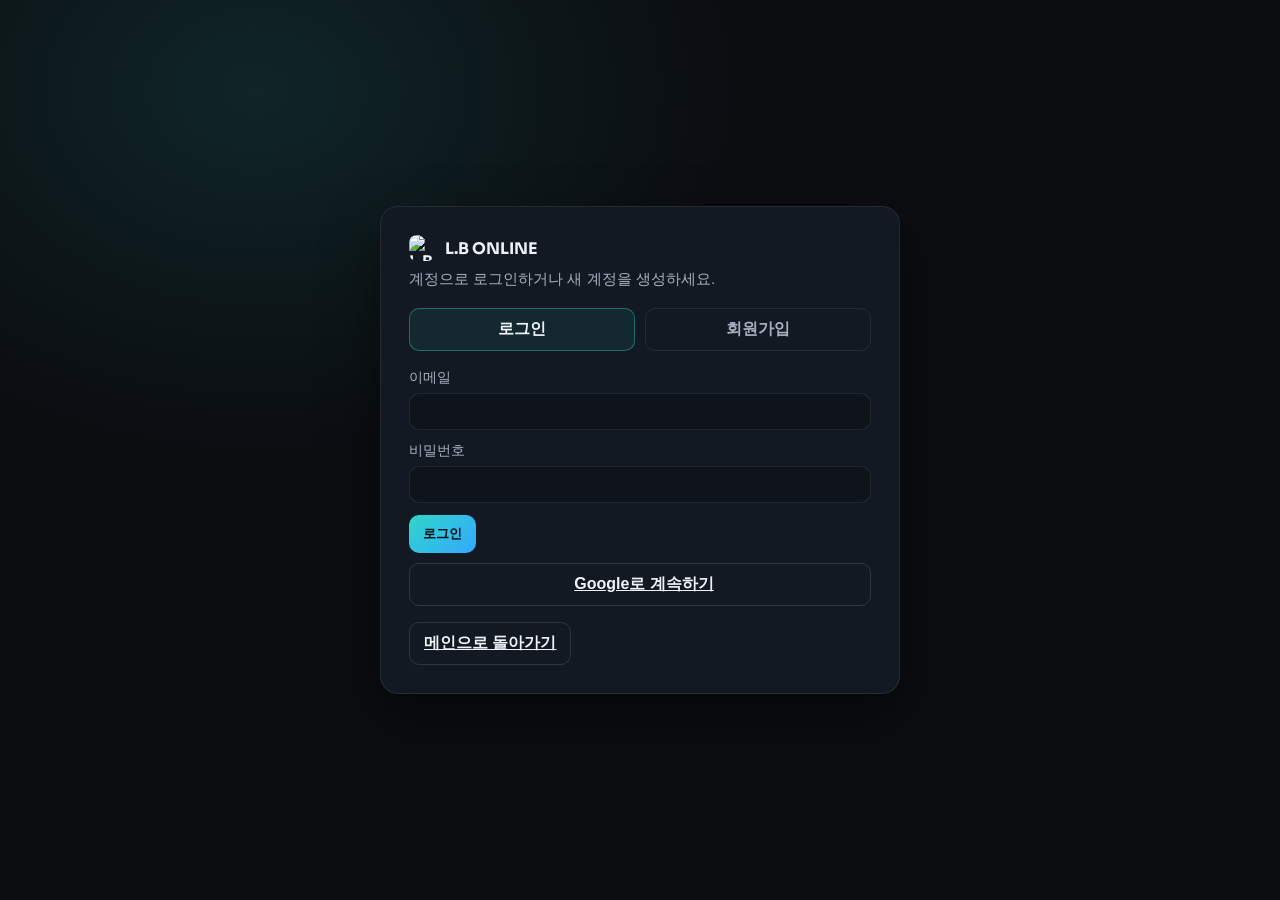
==== public/auth/index.html @ 3fc43946 "Add files via upload" ====
<!DOCTYPE html>
<html lang="ko">
<head>
  <meta charset="UTF-8" />
  <meta name="viewport" content="width=device-width, initial-scale=1.0" />
  <title>L.B ONLINE | 로그인</title>
  <script src="https://cdnjs.cloudflare.com/ajax/libs/font-awesome/6.4.0/js/all.min.js"></script>
  <style>
    @import url('https://fonts.googleapis.com/css2?family=Sora:wght@400;600;700;800&display=swap');
    @import url('https://cdn.jsdelivr.net/gh/orioncactus/pretendard@1.3.9/dist/web/pretendard.css');

    :root {
      --bg: #0b0d11;
      --card: #131922;
      --border: rgba(255, 255, 255, 0.08);
      --text: #eef2f6;
      --muted: #a6b0be;
      --accent: #2fd6c9;
    }
    * { margin: 0; padding: 0; box-sizing: border-box; }
    body {
      font-family: "Pretendard", "Apple SD Gothic Neo", sans-serif;
      background: radial-gradient(800px 600px at 20% 10%, rgba(47, 214, 201, 0.12), transparent 60%), #0b0d11;
      color: var(--text);
      min-height: 100vh;
      display: grid;
      place-items: center;
      padding: 24px;
    }
    .card {
      width: min(520px, 92vw);
      background: var(--card);
      border: 1px solid var(--border);
      border-radius: 18px;
      padding: 28px;
      box-shadow: 0 24px 60px rgba(0, 0, 0, 0.45);
    }
    .brand {
      display: flex;
      align-items: center;
      gap: 10px;
      font-family: "Sora", sans-serif;
      font-weight: 700;
      margin-bottom: 8px;
    }
    .brand img {
      width: 26px;
      height: 26px;
      border-radius: 8px;
      image-rendering: pixelated;
    }
    .subtitle { color: var(--muted); font-size: 0.95rem; margin-bottom: 18px; }
    .tabs {
      display: flex;
      gap: 10px;
      margin-bottom: 18px;
    }
    .tab {
      flex: 1;
      padding: 10px 0;
      text-align: center;
      border-radius: 10px;
      border: 1px solid rgba(255, 255, 255, 0.08);
      cursor: pointer;
      color: var(--muted);
      font-weight: 600;
    }
    .tab.active {
      color: var(--text);
      border-color: rgba(47, 214, 201, 0.4);
      background: rgba(47, 214, 201, 0.08);
    }
    .field {
      display: flex;
      flex-direction: column;
      gap: 6px;
      margin-bottom: 12px;
    }
    .field label { color: var(--muted); font-size: 0.85rem; }
    .field input {
      background: #0f141b;
      border: 1px solid rgba(255, 255, 255, 0.08);
      border-radius: 10px;
      padding: 10px 12px;
      color: var(--text);
      outline: none;
    }
    .actions {
      display: flex;
      gap: 10px;
      margin-top: 10px;
      flex-wrap: wrap;
    }
    .btn {
      padding: 10px 14px;
      border-radius: 10px;
      border: none;
      cursor: pointer;
      font-weight: 700;
    }
    .btn.primary {
      background: linear-gradient(135deg, #2fd6c9, #34a9ff);
      color: #031012;
    }
    .btn.ghost {
      background: transparent;
      border: 1px solid rgba(255, 255, 255, 0.12);
      color: var(--text);
    }
    .google {
      width: 100%;
      justify-content: center;
      display: inline-flex;
      align-items: center;
      gap: 8px;
    }
    .message {
      margin-top: 10px;
      font-size: 0.9rem;
      color: var(--muted);
    }
    .message.error { color: #ffb3b3; }
    .message.success { color: #8be5d8; }
    .profile {
      padding: 16px;
      border: 1px solid rgba(255, 255, 255, 0.08);
      border-radius: 12px;
      margin-bottom: 16px;
      background: rgba(255, 255, 255, 0.02);
    }
  </style>
</head>
<body>
  <div class="card">
    <div class="brand">
      <img src="/assets/libang-icon.png" alt="L.B 아이콘" />
      L.B ONLINE
    </div>
    <div class="subtitle">계정으로 로그인하거나 새 계정을 생성하세요.</div>

    <div id="profileBox" class="profile" style="display:none;"></div>

    <div class="tabs">
      <div class="tab active" id="tabLogin">로그인</div>
      <div class="tab" id="tabSignup">회원가입</div>
    </div>

    <form id="loginForm">
      <div class="field">
        <label>이메일</label>
        <input type="email" name="email" required />
      </div>
      <div class="field">
        <label>비밀번호</label>
        <input type="password" name="password" required />
      </div>
      <div class="actions">
        <button class="btn primary" type="submit">로그인</button>
        <a class="btn ghost google" href="/api/auth/google/start"><i class="fa-brands fa-google"></i> Google로 계속하기</a>
      </div>
      <div class="message" id="loginMsg"></div>
    </form>

    <form id="signupForm" style="display:none;">
      <div class="field">
        <label>이름</label>
        <input type="text" name="name" />
      </div>
      <div class="field">
        <label>이메일</label>
        <input type="email" name="email" required />
      </div>
      <div class="field">
        <label>비밀번호</label>
        <input type="password" name="password" required />
      </div>
      <div class="actions">
        <button class="btn primary" type="submit">회원가입</button>
        <a class="btn ghost google" href="/api/auth/google/start"><i class="fa-brands fa-google"></i> Google로 계속하기</a>
      </div>
      <div class="message" id="signupMsg"></div>
    </form>

    <div class="actions" style="margin-top:16px;">
      <a class="btn ghost" href="/">메인으로 돌아가기</a>
      <button class="btn ghost" id="logoutBtn" type="button" style="display:none;">로그아웃</button>
    </div>
  </div>

  <script>
    const tabLogin = document.getElementById("tabLogin");
    const tabSignup = document.getElementById("tabSignup");
    const loginForm = document.getElementById("loginForm");
    const signupForm = document.getElementById("signupForm");
    const loginMsg = document.getElementById("loginMsg");
    const signupMsg = document.getElementById("signupMsg");
    const logoutBtn = document.getElementById("logoutBtn");
    const profileBox = document.getElementById("profileBox");

    function showTab(tab) {
      if (tab === "login") {
        tabLogin.classList.add("active");
        tabSignup.classList.remove("active");
        loginForm.style.display = "";
        signupForm.style.display = "none";
      } else {
        tabSignup.classList.add("active");
        tabLogin.classList.remove("active");
        signupForm.style.display = "";
        loginForm.style.display = "none";
      }
      loginMsg.textContent = "";
      signupMsg.textContent = "";
    }

    tabLogin.addEventListener("click", () => showTab("login"));
    tabSignup.addEventListener("click", () => showTab("signup"));

    async function fetchMe() {
      try {
        const res = await fetch("/api/auth/me", { cache: "no-store" });
        if (!res.ok) throw new Error();
        const me = await res.json();
        profileBox.style.display = "block";
        profileBox.innerHTML = `
          <strong>${me.name || "사용자"}</strong><br/>
          <span style="color:#a6b0be">${me.email}</span><br/>
          <span style="color:${me.role === "admin" ? "#2fd6c9" : "#a6b0be"}">${me.role === "admin" ? "관리자 계정" : "일반 계정"}</span>
        `;
        logoutBtn.style.display = "inline-flex";
        tabLogin.style.display = "none";
        tabSignup.style.display = "none";
        loginForm.style.display = "none";
        signupForm.style.display = "none";
      } catch {
        profileBox.style.display = "none";
        logoutBtn.style.display = "none";
        tabLogin.style.display = "";
        tabSignup.style.display = "";
        showTab("login");
      }
    }

    loginForm.addEventListener("submit", async (e) => {
      e.preventDefault();
      loginMsg.textContent = "";
      const body = Object.fromEntries(new FormData(loginForm).entries());
      const res = await fetch("/api/auth/login", {
        method: "POST",
        headers: { "content-type": "application/json" },
        body: JSON.stringify(body)
      });
      if (res.ok) {
        loginMsg.textContent = "로그인 성공! 메인으로 이동합니다.";
        loginMsg.className = "message success";
        setTimeout(() => (window.location.href = "/"), 600);
      } else {
        const data = await res.json().catch(() => ({}));
        loginMsg.textContent = data.error || "로그인 실패";
        loginMsg.className = "message error";
      }
    });

    signupForm.addEventListener("submit", async (e) => {
      e.preventDefault();
      signupMsg.textContent = "";
      const body = Object.fromEntries(new FormData(signupForm).entries());
      const res = await fetch("/api/auth/signup", {
        method: "POST",
        headers: { "content-type": "application/json" },
        body: JSON.stringify(body)
      });
      if (res.ok) {
        signupMsg.textContent = "회원가입 완료! 메인으로 이동합니다.";
        signupMsg.className = "message success";
        setTimeout(() => (window.location.href = "/"), 600);
      } else {
        const data = await res.json().catch(() => ({}));
        signupMsg.textContent = data.error || "회원가입 실패";
        signupMsg.className = "message error";
      }
    });

    logoutBtn.addEventListener("click", async () => {
      await fetch("/api/auth/logout", { method: "POST" });
      window.location.reload();
    });

    fetchMe();
  </script>
</body>
</html>
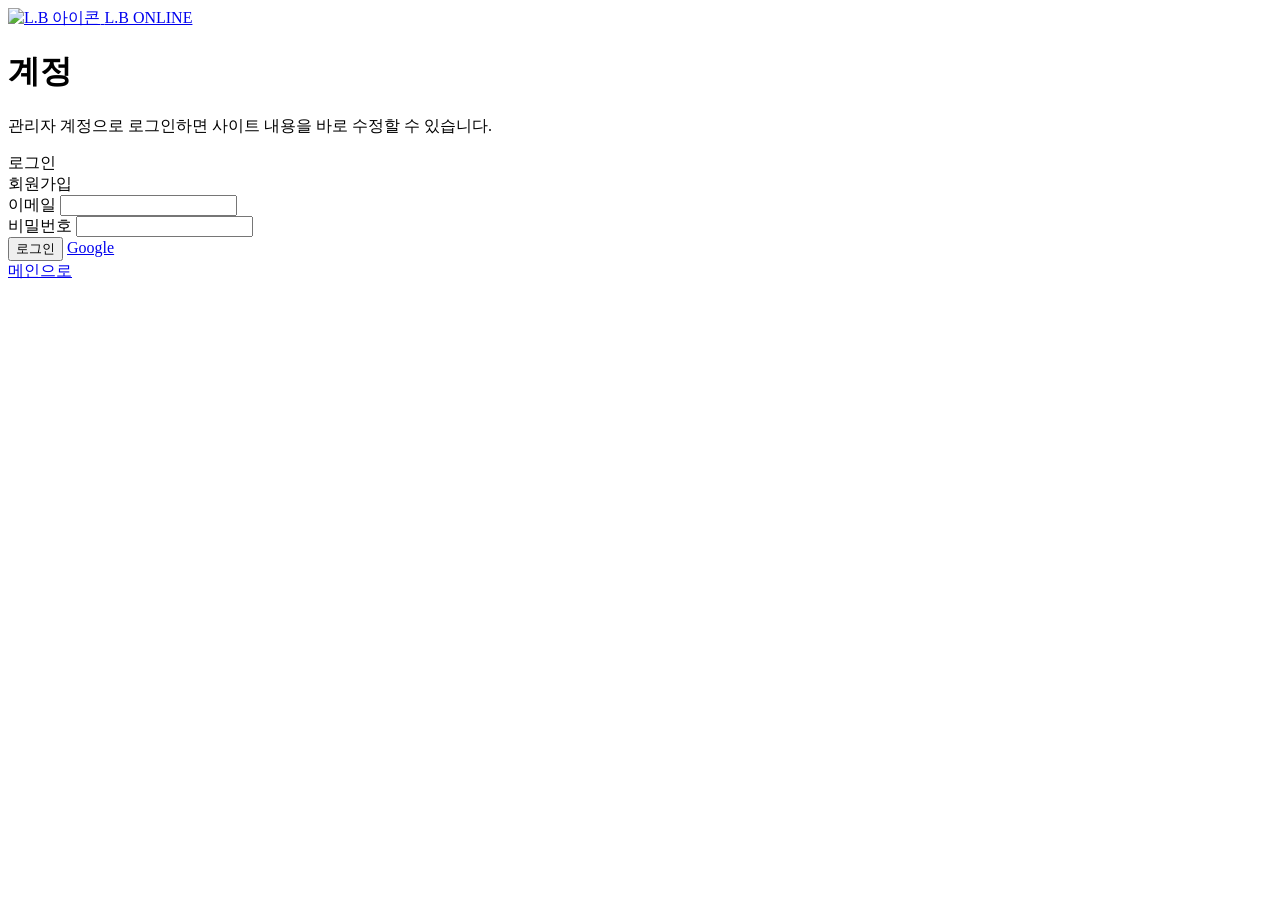
==== commit 84a609fa: "Remove Toss payments and add liquid glass pages" ====
--- a/public/auth/index.html
+++ b/public/auth/index.html
@@ -5,138 +5,16 @@
   <meta name="viewport" content="width=device-width, initial-scale=1.0" />
   <title>L.B ONLINE | 로그인</title>
   <script src="https://cdnjs.cloudflare.com/ajax/libs/font-awesome/6.4.0/js/all.min.js"></script>
-  <style>
-    @import url('https://fonts.googleapis.com/css2?family=Sora:wght@400;600;700;800&display=swap');
-    @import url('https://cdn.jsdelivr.net/gh/orioncactus/pretendard@1.3.9/dist/web/pretendard.css');
-
-    :root {
-      --bg: #0b0d11;
-      --card: #131922;
-      --border: rgba(255, 255, 255, 0.08);
-      --text: #eef2f6;
-      --muted: #a6b0be;
-      --accent: #2fd6c9;
-    }
-    * { margin: 0; padding: 0; box-sizing: border-box; }
-    body {
-      font-family: "Pretendard", "Apple SD Gothic Neo", sans-serif;
-      background: radial-gradient(800px 600px at 20% 10%, rgba(47, 214, 201, 0.12), transparent 60%), #0b0d11;
-      color: var(--text);
-      min-height: 100vh;
-      display: grid;
-      place-items: center;
-      padding: 24px;
-    }
-    .card {
-      width: min(520px, 92vw);
-      background: var(--card);
-      border: 1px solid var(--border);
-      border-radius: 18px;
-      padding: 28px;
-      box-shadow: 0 24px 60px rgba(0, 0, 0, 0.45);
-    }
-    .brand {
-      display: flex;
-      align-items: center;
-      gap: 10px;
-      font-family: "Sora", sans-serif;
-      font-weight: 700;
-      margin-bottom: 8px;
-    }
-    .brand img {
-      width: 26px;
-      height: 26px;
-      border-radius: 8px;
-      image-rendering: pixelated;
-    }
-    .subtitle { color: var(--muted); font-size: 0.95rem; margin-bottom: 18px; }
-    .tabs {
-      display: flex;
-      gap: 10px;
-      margin-bottom: 18px;
-    }
-    .tab {
-      flex: 1;
-      padding: 10px 0;
-      text-align: center;
-      border-radius: 10px;
-      border: 1px solid rgba(255, 255, 255, 0.08);
-      cursor: pointer;
-      color: var(--muted);
-      font-weight: 600;
-    }
-    .tab.active {
-      color: var(--text);
-      border-color: rgba(47, 214, 201, 0.4);
-      background: rgba(47, 214, 201, 0.08);
-    }
-    .field {
-      display: flex;
-      flex-direction: column;
-      gap: 6px;
-      margin-bottom: 12px;
-    }
-    .field label { color: var(--muted); font-size: 0.85rem; }
-    .field input {
-      background: #0f141b;
-      border: 1px solid rgba(255, 255, 255, 0.08);
-      border-radius: 10px;
-      padding: 10px 12px;
-      color: var(--text);
-      outline: none;
-    }
-    .actions {
-      display: flex;
-      gap: 10px;
-      margin-top: 10px;
-      flex-wrap: wrap;
-    }
-    .btn {
-      padding: 10px 14px;
-      border-radius: 10px;
-      border: none;
-      cursor: pointer;
-      font-weight: 700;
-    }
-    .btn.primary {
-      background: linear-gradient(135deg, #2fd6c9, #34a9ff);
-      color: #031012;
-    }
-    .btn.ghost {
-      background: transparent;
-      border: 1px solid rgba(255, 255, 255, 0.12);
-      color: var(--text);
-    }
-    .google {
-      width: 100%;
-      justify-content: center;
-      display: inline-flex;
-      align-items: center;
-      gap: 8px;
-    }
-    .message {
-      margin-top: 10px;
-      font-size: 0.9rem;
-      color: var(--muted);
-    }
-    .message.error { color: #ffb3b3; }
-    .message.success { color: #8be5d8; }
-    .profile {
-      padding: 16px;
-      border: 1px solid rgba(255, 255, 255, 0.08);
-      border-radius: 12px;
-      margin-bottom: 16px;
-      background: rgba(255, 255, 255, 0.02);
-    }
-  </style>
+  <link rel="stylesheet" href="/assets/site.css" />
 </head>
-<body>
-  <div class="card">
-    <div class="brand">
-      <img src="/assets/libang-icon.png" alt="L.B 아이콘" />
-      L.B ONLINE
-    </div>
-    <div class="subtitle">계정으로 로그인하거나 새 계정을 생성하세요.</div>
+<body class="auth-page">
+  <main class="auth-card glass">
+    <a class="brand" href="/">
+      <img class="brand-icon" src="/assets/libang-icon.png" alt="L.B 아이콘" />
+      <span>L.B ONLINE</span>
+    </a>
+    <h1 class="auth-title">계정</h1>
+    <p class="subtitle">관리자 계정으로 로그인하면 사이트 내용을 바로 수정할 수 있습니다.</p>
 
     <div id="profileBox" class="profile" style="display:none;"></div>
 
@@ -156,7 +34,7 @@
       </div>
       <div class="actions">
         <button class="btn primary" type="submit">로그인</button>
-        <a class="btn ghost google" href="/api/auth/google/start"><i class="fa-brands fa-google"></i> Google로 계속하기</a>
+        <a class="btn" href="/api/auth/google/start"><i class="fa-brands fa-google"></i> Google</a>
       </div>
       <div class="message" id="loginMsg"></div>
     </form>
@@ -176,16 +54,16 @@
       </div>
       <div class="actions">
         <button class="btn primary" type="submit">회원가입</button>
-        <a class="btn ghost google" href="/api/auth/google/start"><i class="fa-brands fa-google"></i> Google로 계속하기</a>
+        <a class="btn" href="/api/auth/google/start"><i class="fa-brands fa-google"></i> Google</a>
       </div>
       <div class="message" id="signupMsg"></div>
     </form>
 
-    <div class="actions" style="margin-top:16px;">
-      <a class="btn ghost" href="/">메인으로 돌아가기</a>
-      <button class="btn ghost" id="logoutBtn" type="button" style="display:none;">로그아웃</button>
+    <div class="actions">
+      <a class="btn" href="/"><i class="fa-solid fa-arrow-left"></i>메인으로</a>
+      <button class="btn" id="logoutBtn" type="button" style="display:none;">로그아웃</button>
     </div>
-  </div>
+  </main>
 
   <script>
     const tabLogin = document.getElementById("tabLogin");
@@ -198,17 +76,11 @@
     const profileBox = document.getElementById("profileBox");
 
     function showTab(tab) {
-      if (tab === "login") {
-        tabLogin.classList.add("active");
-        tabSignup.classList.remove("active");
-        loginForm.style.display = "";
-        signupForm.style.display = "none";
-      } else {
-        tabSignup.classList.add("active");
-        tabLogin.classList.remove("active");
-        signupForm.style.display = "";
-        loginForm.style.display = "none";
-      }
+      const login = tab === "login";
+      tabLogin.classList.toggle("active", login);
+      tabSignup.classList.toggle("active", !login);
+      loginForm.style.display = login ? "" : "none";
+      signupForm.style.display = login ? "none" : "";
       loginMsg.textContent = "";
       signupMsg.textContent = "";
     }
@@ -223,9 +95,9 @@
         const me = await res.json();
         profileBox.style.display = "block";
         profileBox.innerHTML = `
-          <strong>${me.name || "사용자"}</strong><br/>
-          <span style="color:#a6b0be">${me.email}</span><br/>
-          <span style="color:${me.role === "admin" ? "#2fd6c9" : "#a6b0be"}">${me.role === "admin" ? "관리자 계정" : "일반 계정"}</span>
+          <strong>${me.name || "사용자"}</strong><br />
+          <span style="color:#697281">${me.email}</span><br />
+          <span style="color:${me.role === "admin" ? "#0879d7" : "#697281"}">${me.role === "admin" ? "관리자 계정" : "일반 계정"}</span>
         `;
         logoutBtn.style.display = "inline-flex";
         tabLogin.style.display = "none";
@@ -241,8 +113,8 @@
       }
     }
 
-    loginForm.addEventListener("submit", async (e) => {
-      e.preventDefault();
+    loginForm.addEventListener("submit", async (event) => {
+      event.preventDefault();
       loginMsg.textContent = "";
       const body = Object.fromEntries(new FormData(loginForm).entries());
       const res = await fetch("/api/auth/login", {
@@ -261,8 +133,8 @@
       }
     });
 
-    signupForm.addEventListener("submit", async (e) => {
-      e.preventDefault();
+    signupForm.addEventListener("submit", async (event) => {
+      event.preventDefault();
       signupMsg.textContent = "";
       const body = Object.fromEntries(new FormData(signupForm).entries());
       const res = await fetch("/api/auth/signup", {
